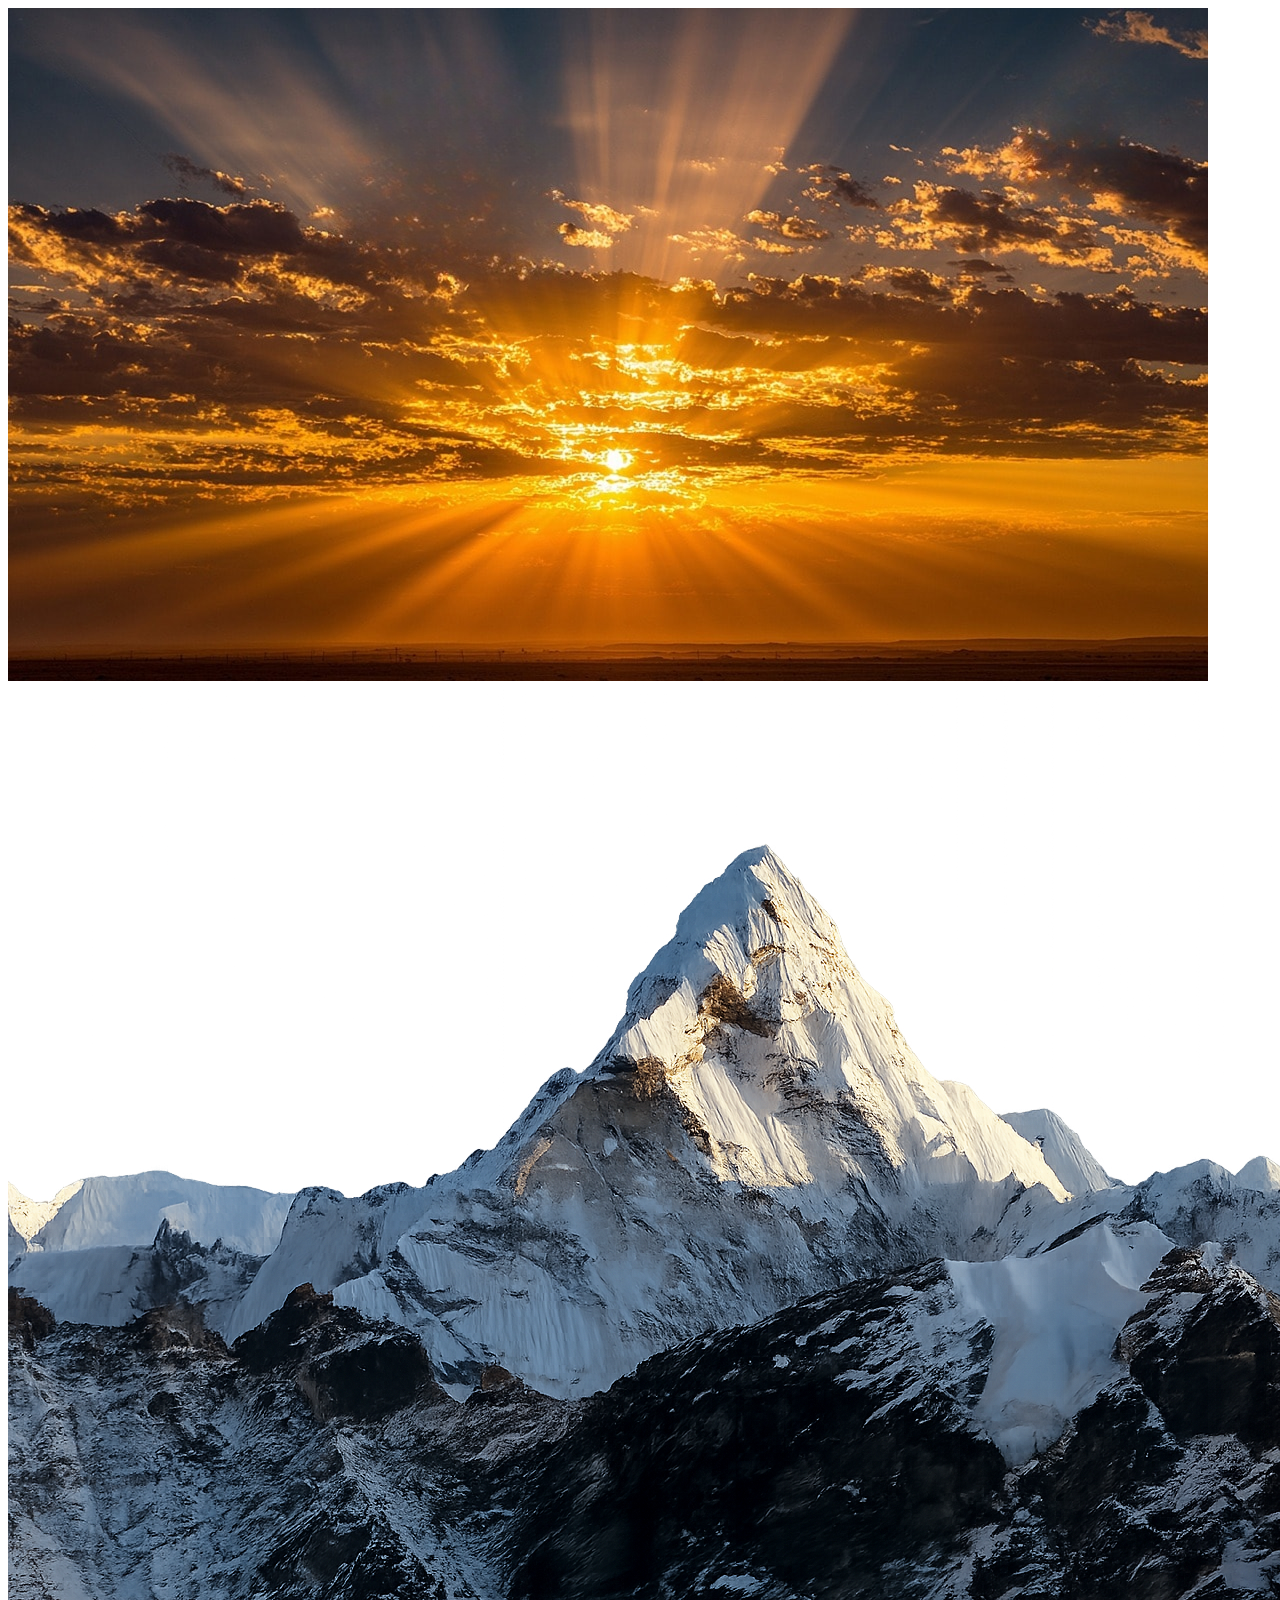
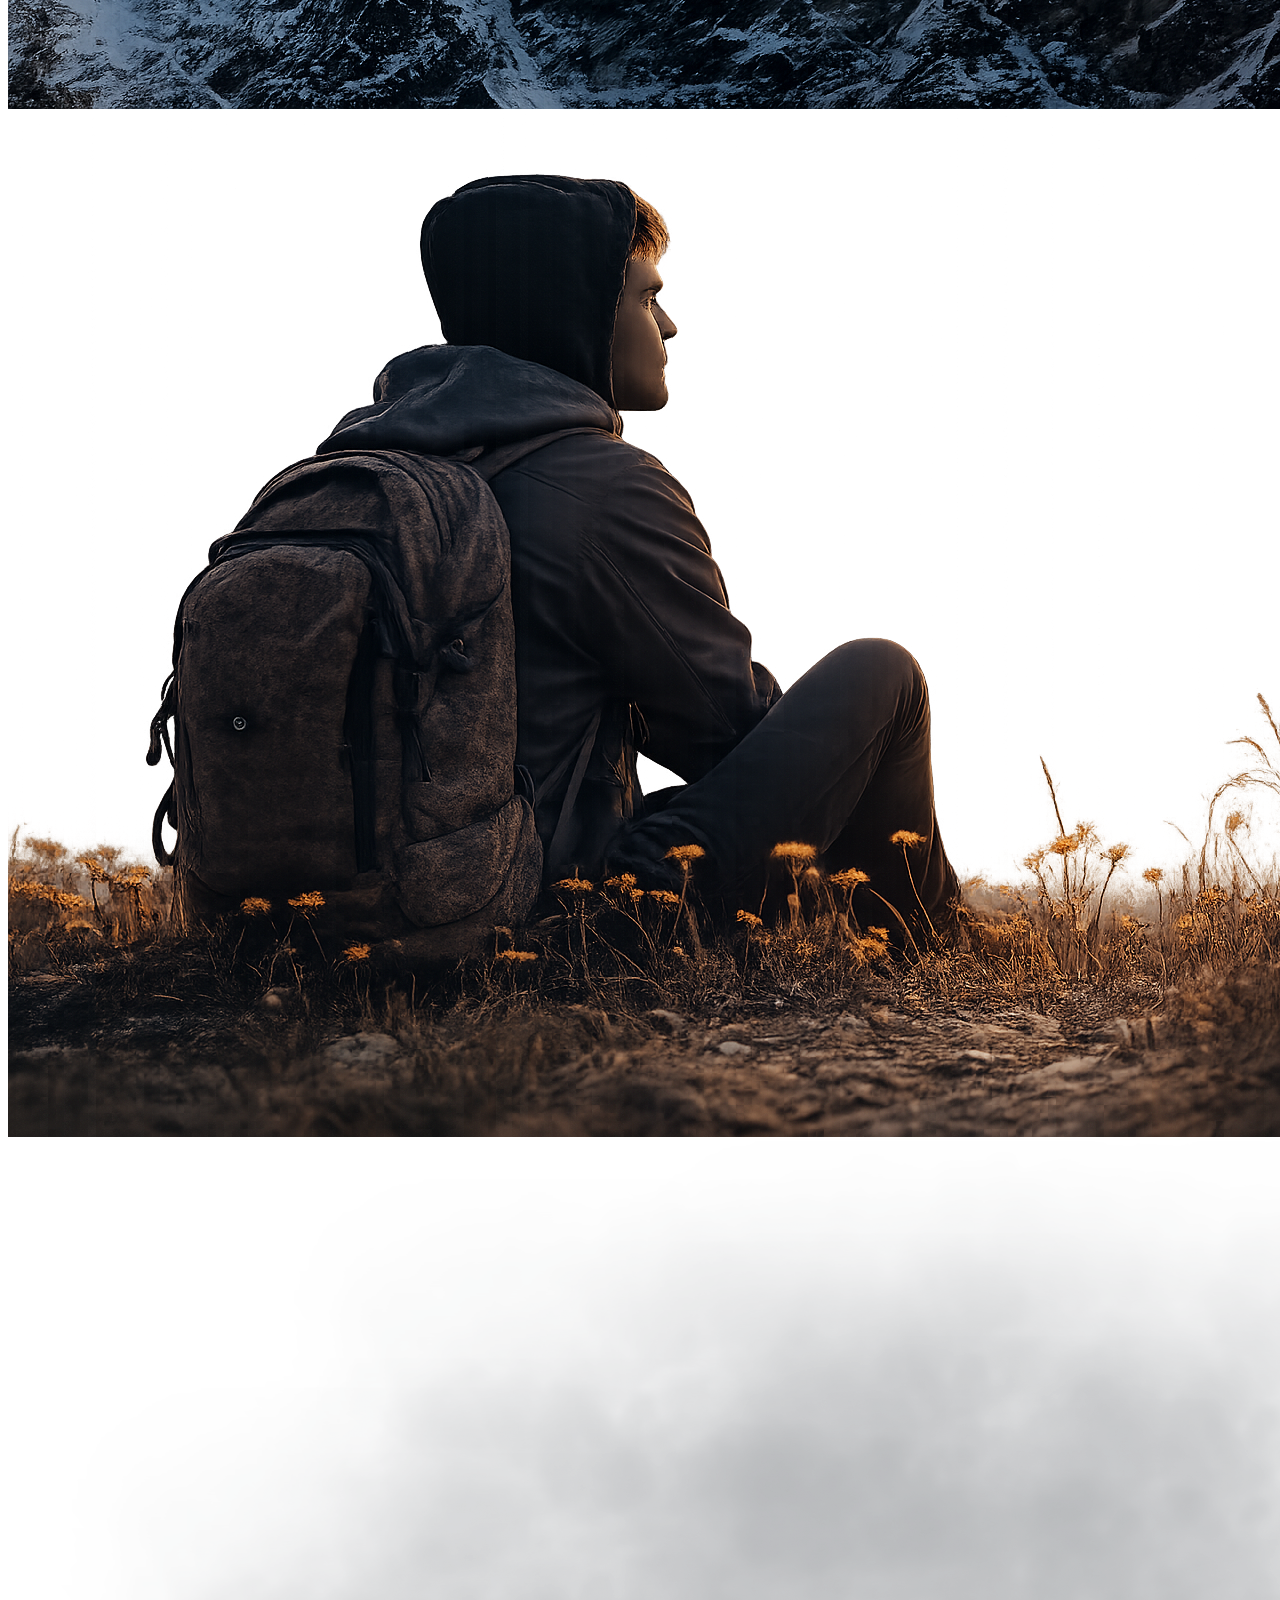
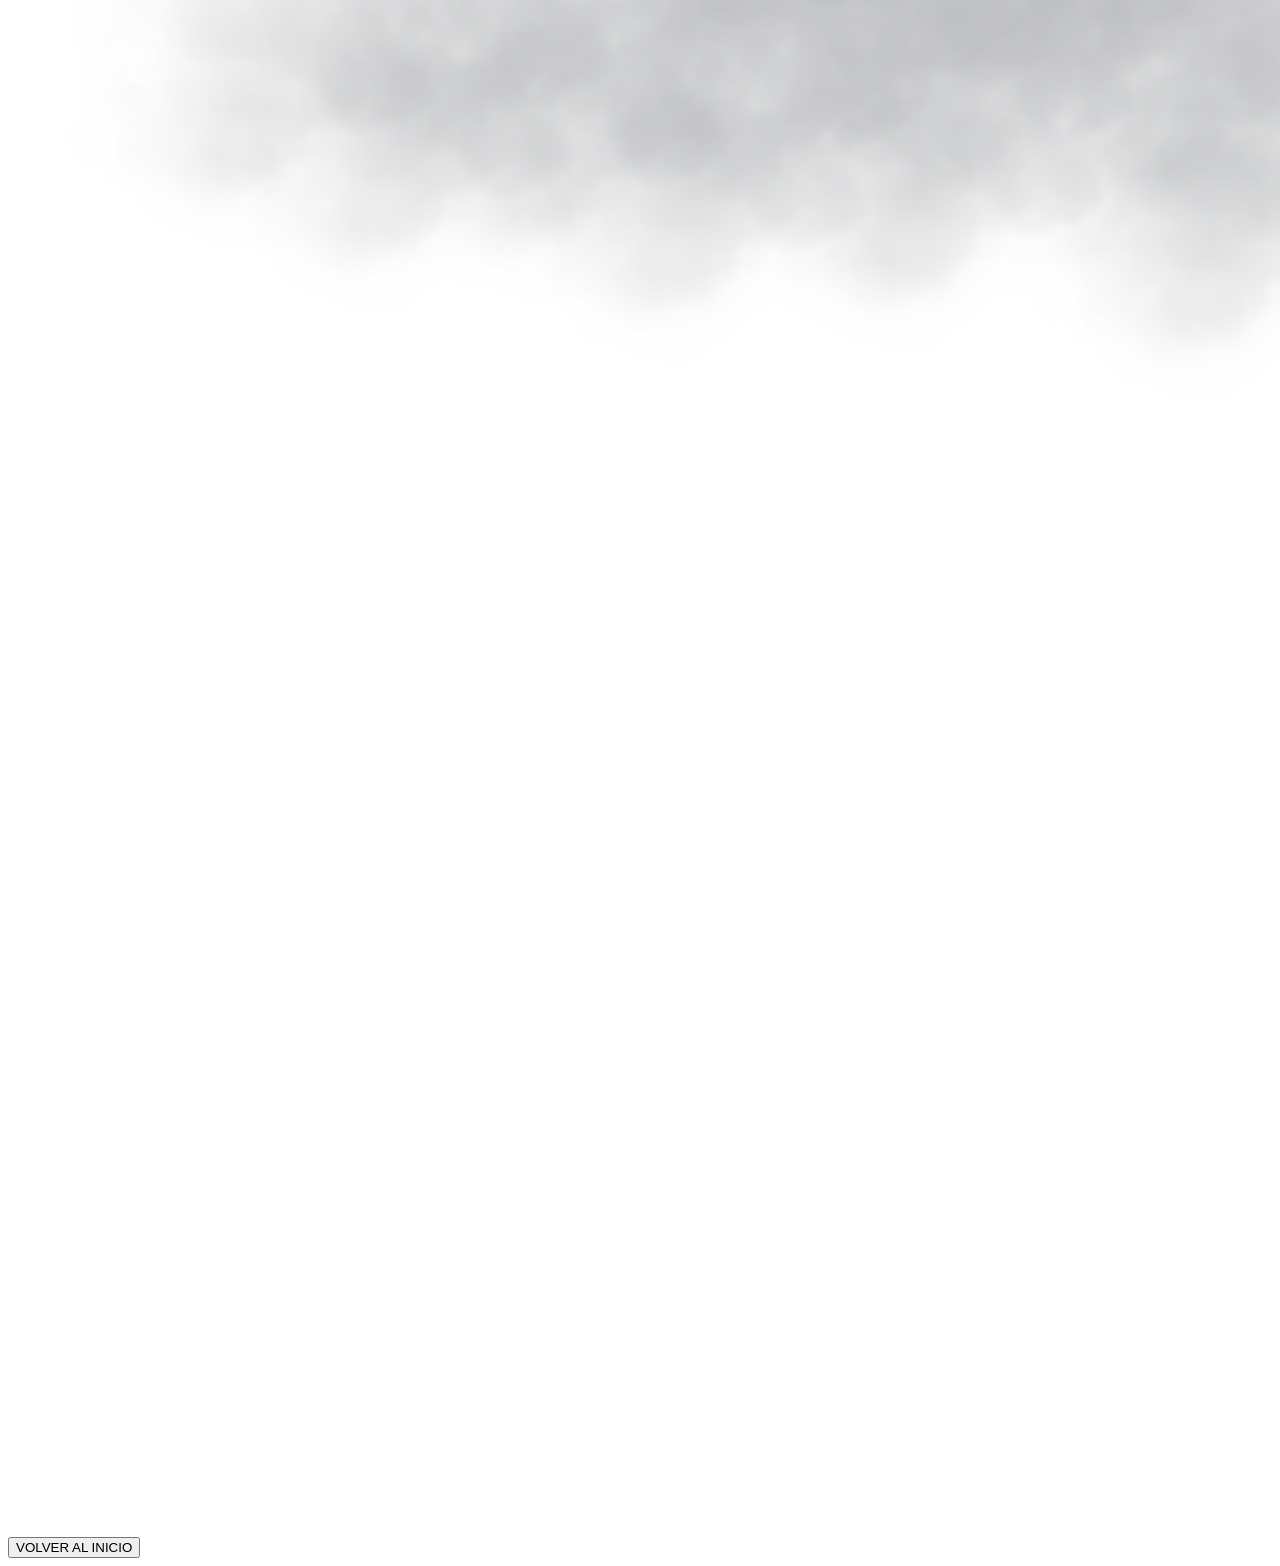
==== PARALLAX2/index.html @ 848fd4b8 "Add files via upload" ====
<!DOCTYPE html>
<html lang="es">
<head>
    <meta charset="UTF-8">
    <meta name="viewport" content="width=device-width, initial-scale=1.0">
    <title>Paisaje</title>
   <!--contector con el css-->
    <link rel="stylesheet" href="css/estilos.css">
</head>
<body>
    <div class="contenedor">
        <img class="Cielo" src="img/cielo.jpeg" alt="">
        <img class="Montaña" src="img/montaña1.png" alt="">
        <img class="Persona" src="img/persona.png" alt="">
        <img class="Neblina" src="img/neblina.png" alt="">
        <div class="title">
            <svg xmlns="http://www.w3.org/2000/svg" xml:space="preserve" width="210mm" height="297mm" version="1.1" style="shape-rendering:geometricPrecision; text-rendering:geometricPrecision; image-rendering:optimizeQuality; fill-rule:evenodd; clip-rule:evenodd"
            viewBox="0 0 21000 29700"
            xmlns:xlink="http://www.w3.org/1999/xlink"
            xmlns:xodm="http://www.corel.com/coreldraw/odm/2003">
             <defs>
                <style type="text/css">
                    .fil0 {fill:#00000000;fill-rule:nonzero}</style>
            </defs>
            <g id="Capa_x0020_1">
                <metadata id="CorelCorpID_0Corel-Layer"/>
                <path class="fil0" d="M4292.26 5977.4c60.03,-103.47 112.1,-195.93 156.22,-278.49 44.13,-83.65 66.2,-147.5 66.2,-192.62 0,-53.94 -31.78,-91.36 -96.21,-113.38l-226.81 -77.05 17.65 -171.71c208.29,8.8 414.81,13.2 617.8,13.2 195.05,0 390.99,-4.4 586.93,-13.2l-12.37 165.1 -305.37 103.47c-67.08,23.12 -120.91,60.54 -161.51,112.27 -40.59,51.75 -83.84,115.58 -130.63,190.43l-1106.75 1878.93 -163.28 1047.91c-20.3,128.78 -37.95,246.55 -52.95,351.13 -14.12,105.66 -27.36,201.41 -39.72,287.27 -5.29,53.93 18.54,90.27 72.37,110.08l315.08 112.27 -22.94 165.12c-293.02,-6.61 -562.21,-9.91 -806.68,-9.91 -246.24,0 -506.6,3.3 -781.09,9.91l13.24 -165.12 348.63 -118.88c46.77,-15.41 75.89,-48.43 88.25,-100.16 14.12,-85.85 29.12,-182.71 46.77,-288.39 16.78,-106.77 36.19,-224.54 56.49,-353.32l152.69 -1009.38 -573.67 -1827.21c-45.02,-130.97 -82.97,-225.64 -113.86,-283.97 -30.89,-57.23 -78.55,-99.08 -142.09,-122.18l-261.25 -90.27 12.35 -165.1c212.71,8.8 475.71,13.2 791.67,13.2 251.54,0 526.91,-4.4 827,-13.2l-5.3 165.1 -258.61 83.66c-38.83,11.01 -69.72,28.63 -90.02,55.04 -20.29,25.31 -30.89,61.63 -30.89,106.77 0,57.23 28.25,176.11 85.62,354.42l405.1 1320.88 721.94 -1252.62zm2345.04 3066.61l88.25 160.72c-329.21,357.72 -694.58,536.03 -1097.05,536.03 -313.31,0 -566.62,-106.76 -759.9,-319.21 -193.29,-212.42 -289.48,-504.11 -289.48,-873.97 0,-548.15 157.09,-1006.06 470.41,-1375.89 314.2,-369.85 693.71,-554.78 1140.3,-554.78 248.89,0 439.53,56.14 574.55,169.52 134.15,112.27 201.23,276.28 201.23,492.02 0,268.57 -137.67,492.03 -413.93,671.45 -275.36,179.42 -682.23,286.19 -1219.72,318.1 -3.53,51.73 -5.3,100.16 -5.3,145.3 0,290.58 46.77,511.83 142.09,663.73 94.45,151.9 236.54,227.85 426.29,227.85 245.35,0 492.48,-86.95 742.26,-260.87zm-1285.05 -1033.59c596.64,-69.34 894.95,-309.29 894.95,-720.96 0,-114.48 -21.18,-199.23 -63.56,-256.48 -42.36,-57.23 -96.19,-85.85 -161.5,-85.85 -141.22,0 -276.26,99.07 -403.34,296.09 -127.98,197.04 -216.23,452.41 -266.55,767.2zm3581.52 -1024.76c-105.03,-34.13 -202.1,-51.73 -289.48,-51.73 -174.76,0 -308.91,37.42 -404.23,111.17 -94.43,74.84 -142.09,184.92 -142.09,331.32 0,61.63 14.13,116.67 40.61,163.99 26.46,47.35 63.54,91.38 109.42,131 46.79,39.63 99.74,77.05 157.99,112.26 58.25,36.34 120.03,71.56 183.57,108.98 75.91,45.14 151.8,93.57 227.71,144.21 75.9,51.72 142.1,111.16 200.35,179.4 57.36,67.15 105.02,145.31 142.98,234.46 37.95,89.17 57.36,193.73 57.36,314.81 0,312.61 -99.73,554.76 -298.31,725.38 -199.47,170.61 -473.94,256.46 -824.32,256.46 -165.04,0 -328.33,-19.8 -489.83,-58.33 -160.63,-38.53 -308.91,-90.26 -443.06,-154.11 29.12,-128.78 57.37,-264.17 85.6,-406.15 27.37,-142 52.96,-286.19 76.78,-434.8l129.74 -25.31 167.7 694.55c126.21,45.13 250.65,67.15 372.45,67.15 158.86,0 284.19,-40.74 377.75,-122.19 92.66,-81.46 139.43,-199.23 139.43,-353.32 0,-67.15 -13.24,-124.38 -41.47,-173.92 -27.37,-49.54 -63.54,-94.67 -109.44,-135.39 -45.89,-40.72 -97.97,-79.25 -156.22,-114.48 -59.13,-35.21 -119.14,-70.45 -181.81,-107.87 -72.37,-40.72 -142.1,-85.85 -210.05,-134.28 -68.84,-49.54 -129.74,-107.87 -185.35,-173.92 -54.72,-67.13 -99.74,-144.19 -133.27,-232.25 -33.53,-88.07 -50.3,-191.52 -50.3,-309.31 0,-300.49 105.9,-533.85 316.85,-700.05 210.93,-166.21 494.24,-249.87 849.04,-249.87 270.95,0 532.19,50.64 783.73,151.9 -25.59,108.97 -52.07,232.25 -78.55,369.85 -26.48,137.58 -52.07,283.98 -76.78,441.39l-126.21 28.62 -178.29 -629.62zm2383.86 0c-105.03,-34.13 -202.11,-51.73 -289.49,-51.73 -174.75,0 -308.9,37.42 -404.22,111.17 -94.44,74.84 -142.1,184.92 -142.1,331.32 0,61.63 14.13,116.67 40.61,163.99 26.46,47.35 63.54,91.38 109.43,131 46.79,39.63 99.73,77.05 157.99,112.26 58.24,36.34 120.02,71.56 183.56,108.98 75.91,45.14 151.81,93.57 227.72,144.21 75.89,51.72 142.09,111.16 200.35,179.4 57.35,67.15 105.01,145.31 142.98,234.46 37.94,89.17 57.35,193.73 57.35,314.81 0,312.61 -99.73,554.76 -298.31,725.38 -199.46,170.61 -473.93,256.46 -824.32,256.46 -165.04,0 -328.33,-19.8 -489.83,-58.33 -160.63,-38.53 -308.91,-90.26 -443.06,-154.11 29.12,-128.78 57.37,-264.17 85.61,-406.15 27.36,-142 52.95,-286.19 76.78,-434.8l129.74 -25.31 167.7 694.55c126.21,45.13 250.65,67.15 372.45,67.15 158.85,0 284.18,-40.74 377.74,-122.19 92.66,-81.46 139.44,-199.23 139.44,-353.32 0,-67.15 -13.24,-124.38 -41.48,-173.92 -27.36,-49.54 -63.54,-94.67 -109.44,-135.39 -45.89,-40.72 -97.96,-79.25 -156.22,-114.48 -59.13,-35.21 -119.14,-70.45 -181.81,-107.87 -72.37,-40.72 -142.09,-85.85 -210.05,-134.28 -68.84,-49.54 -129.73,-107.87 -185.35,-173.92 -54.71,-67.13 -99.73,-144.19 -133.27,-232.25 -33.53,-88.07 -50.3,-191.52 -50.3,-309.31 0,-300.49 105.9,-533.85 316.85,-700.05 210.93,-166.21 494.25,-249.87 849.04,-249.87 270.95,0 532.2,50.64 783.73,151.9 -25.59,108.97 -52.07,232.25 -78.55,369.85 -26.48,137.58 -52.07,283.98 -76.78,441.39l-126.21 28.62 -178.28 -629.62zm839.33 2694.58l400.7 -2437.02c14.12,-85.86 21.18,-143.09 21.18,-170.6 0,-36.32 -7.94,-64.95 -24.71,-85.86 -15.9,-19.81 -40.61,-35.23 -73.25,-45.14 -33.55,-9.9 -74.14,-15.4 -123.57,-17.59 -48.55,-2.21 -105.03,-3.32 -168.58,-3.32l15.02 -148.59c307.13,-99.07 541.9,-148.6 706.06,-148.6 119.14,0 215.34,27.52 288.6,81.45 73.25,53.94 109.44,134.29 109.44,241.05 0,4.42 0,12.12 -0.88,22.02 -0.89,11.01 -2.65,25.33 -4.42,42.93 336.26,-258.67 643.41,-387.45 920.54,-387.45 284.19,0 467.77,139.79 550.73,419.38 370.68,-279.59 703.41,-419.38 998.19,-419.38 188,0 333.62,61.65 438.65,186.03 104.14,123.28 156.22,290.58 156.22,500.82 0,92.46 -9.72,191.54 -28.25,297.2l-258.59 1528.9c-3.53,17.62 -6.17,34.13 -7.95,50.64 -1.77,15.41 -2.64,30.82 -2.64,46.22 0,45.14 8.81,80.35 25.6,106.77 17.65,25.33 43.24,44.03 76.78,56.14 33.53,12.11 75.02,19.81 125.32,23.12 49.43,3.3 106.79,4.4 170.34,4.4l-10.59 147.5c-258.59,100.16 -495.14,149.7 -710.48,149.7 -135.04,0 -235.66,-30.82 -303.61,-93.57 -68.84,-61.63 -102.37,-164 -102.37,-305.99 0,-66.05 7.05,-144.19 20.29,-232.26l233 -1346.18c18.54,-111.17 28.25,-204.74 28.25,-280.69 0,-128.78 -22.95,-223.45 -69.73,-285.08 -46.77,-60.54 -113.85,-91.36 -201.23,-91.36 -133.27,0 -314.19,69.34 -543.66,208.03 0,94.67 -8.83,199.23 -28.25,313.71l-336.26 2040.73 -726.36 31.94 317.72 -1937.28c19.42,-117.78 29.12,-211.34 29.12,-279.58 0,-129.89 -22.05,-224.56 -66.18,-286.19 -44.13,-60.54 -110.33,-91.36 -197.71,-91.36 -131.49,0 -309.78,68.24 -535.72,204.73l-384.8 2357.74 -721.96 31.94zm6451.66 -2835.48c255.07,-88.06 486.31,-170.6 695.48,-247.66l56.49 48.43c-67.08,232.26 -136.81,450.21 -208.29,653.83 -71.5,204.74 -143.86,396.27 -217.12,576.78 -73.25,180.52 -146.5,351.13 -219.76,510.74 -73.25,160.7 -143.86,311.5 -212.7,453.5 -72.38,147.5 -140.33,287.29 -202.99,417.18 -63.56,129.88 -122.68,255.35 -177.4,375.33 -45.02,94.68 -90.9,201.44 -138.56,320.32 -46.79,119.98 -93.56,241.05 -139.45,364.35 -45.91,123.27 -87.38,244.34 -125.33,361.03 -37.96,116.67 -69.72,219.04 -95.32,304.89 -21.19,70.45 -46.79,125.49 -76.79,165.12 -30.01,40.72 -67.07,69.34 -109.43,89.15 -43.25,18.72 -94.45,30.83 -154.46,35.23 -59.13,4.4 -128.86,6.61 -208.29,6.61 -215.35,0 -403.34,-11.01 -563.09,-33.02l-13.24 -165.12c103.26,-15.41 197.71,-38.53 283.32,-70.45 85.6,-33.02 157.97,-79.25 218.87,-138.68 36.19,-34.13 75.91,-78.16 120.04,-131 44.13,-52.83 95.32,-123.27 155.33,-213.53 59.13,-90.27 128.86,-204.73 209.18,-343.43 80.31,-138.69 174.74,-310.4 283.3,-517.34l-144.74 -41.82c-12.37,-115.58 -31.78,-250.97 -57.37,-406.17 -25.59,-154.11 -55.6,-315.92 -90.02,-483.23 -34.42,-167.31 -71.49,-336.8 -111.21,-507.43 -39.72,-171.71 -79.43,-330.22 -119.14,-475.51 -39.72,-146.4 -77.67,-275.18 -113.86,-385.26 -36.19,-111.16 -67.07,-191.51 -93.55,-241.05 -27.36,-50.64 -57.37,-90.25 -90.03,-116.67 -32.65,-27.52 -68.84,-46.24 -107.68,-58.35 -38.83,-12.1 -80.3,-19.81 -126.21,-23.1 -45.89,-3.32 -94.43,-5.51 -146.5,-7.72l15.89 -148.59c294.77,-99.07 524.26,-148.6 687.53,-148.6 93.55,0 175.63,17.61 248.01,51.74 72.36,34.11 126.21,90.26 160.63,167.31 25.59,58.34 57.35,143.09 95.32,255.36 37.94,111.18 76.78,241.07 116.5,388.55 39.71,146.4 80.3,306.01 120.02,478.83 40.61,171.7 76.78,346.73 107.68,525.04l49.43 347.82c134.15,-325.8 239.18,-653.83 314.19,-982.94 75.02,-330.22 116.5,-667.03 125.32,-1010.47z"/></g>
            </svg>
        </div>
    </div>
    <button onclick="volver()" class="btn-volver">VOLVER AL INICIO</button>
    <script>
        function volver() {
        window.location.href = "../index.html";
    }
    </script>
</body>
</html>
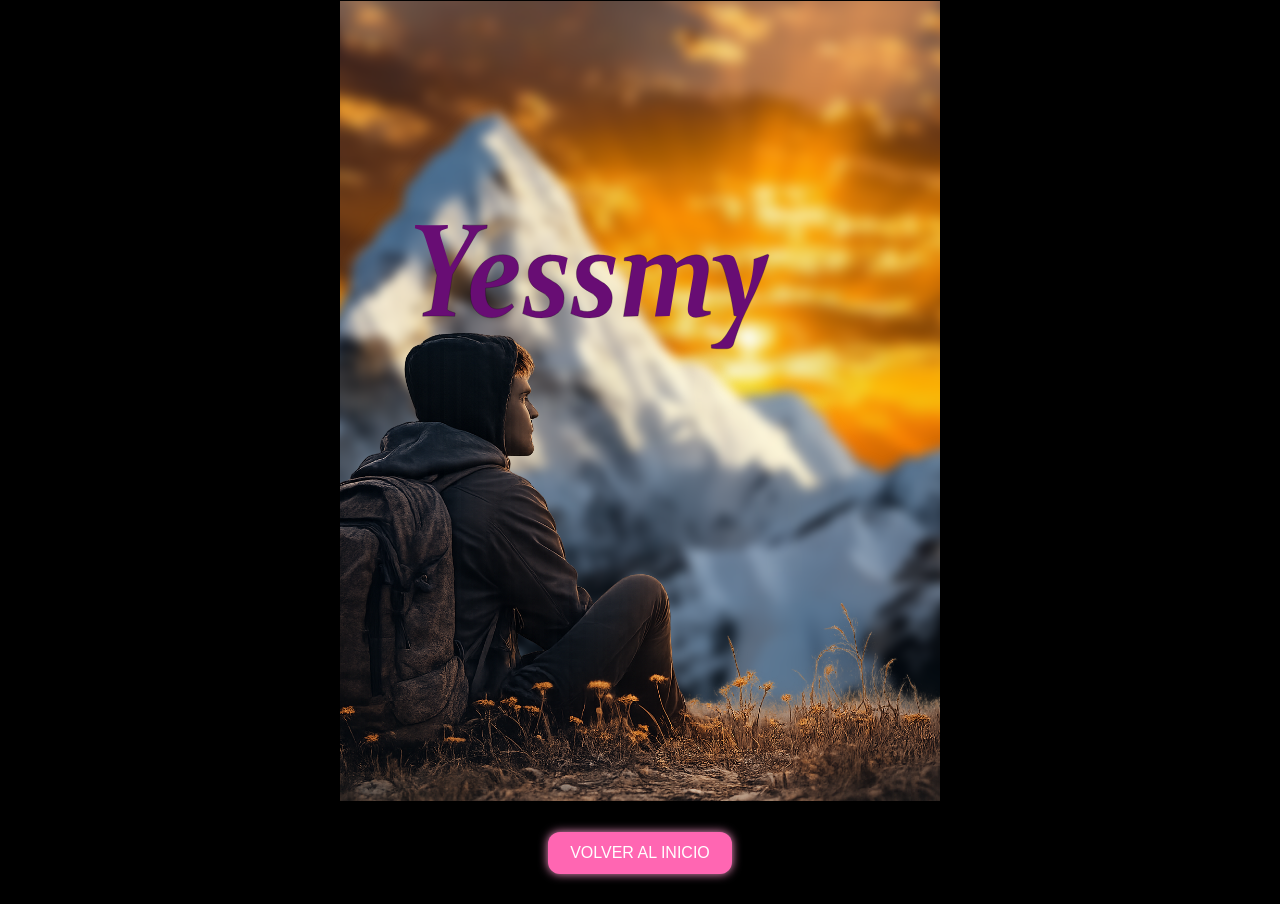
==== commit 18484244: "Update index.html" ====
--- a/PARALLAX2/index.html
+++ b/PARALLAX2/index.html
@@ -5,7 +5,7 @@
     <meta name="viewport" content="width=device-width, initial-scale=1.0">
     <title>Paisaje</title>
    <!--contector con el css-->
-    <link rel="stylesheet" href="css/estilos.css">
+    <link rel="stylesheet" href="CSS/estilos.css">
 </head>
 <body>
     <div class="contenedor">
@@ -35,4 +35,4 @@
     }
     </script>
 </body>
-</html>+</html>
--- a/PARALLAX2/CSS/estilos.css
+++ b/PARALLAX2/CSS/estilos.css
@@ -0,0 +1,133 @@
+body{
+    background-color: black;
+}
+*{
+    margin: 0px;
+    padding: 0px;
+}
+.btn-volver{
+    display: block;
+    margin: 30px auto;
+    background: #ff66b2;
+    color: white;
+    border: none;
+    padding: 12px 22px;
+    border-radius: 12px;
+    cursor: pointer;
+    font-size: 16px;
+    box-shadow: 0 0 10px #ff99cc;
+    transition: 0.3s;
+}
+.btn-volver:hover{
+    background: #ff99cc;
+    transform: scale(1.05);
+}
+.contenedor{
+    width: 600px;
+    height: 800px;
+    border: 1px solid black;
+    margin: 0 auto;/*centra el contenedor*/
+    position:relative;
+    overflow: hidden;
+}
+.Cielo{
+    position:absolute;
+    left:-200px;
+    top:-150px;
+    filter: blur(5px);
+    animation: Cielo 30s 1 forwards;
+}
+@keyframes Cielo{
+    from{
+        scale: 100%;
+        filter: blur(5px);
+    }
+    to{
+        scale: 130%;
+    }
+}
+.Montaña{
+    position: absolute;
+    left: -600px;
+    filter: blur(5px);
+    animation: Montaña 30s 1 forwards;
+}
+@keyframes Montaña{
+    form{
+        top:0px;
+        scale: 100%;
+    }
+    to{
+        top: -30px;
+        scale:105%;
+    }
+}
+.Persona{
+    position: absolute;
+    width: 800px;
+    left: -150px;
+    top: 300px;
+    animation: Persona 30s 1 forwards;
+}
+@keyframes Persona{
+    from{
+       scale: 80%;
+    }
+    to{
+        scale: 100%;
+    }
+}
+.Neblina{
+    position: absolute;
+    width: 1000px;
+    left: -150px;
+    top:400px;
+    animation: Neblina 30s 1 forwards;
+}
+@keyframes Neblina{
+    from{
+       left: -1000px;
+    }
+    to{
+      left: 100%;
+    }
+}
+.title{
+    position: absolute;
+    top: 120px;
+    left: -150px;
+    z-index: 10;
+    animation: title 8s forwards;
+}
+@keyframes title{
+    0%{
+        scale: 0.7;
+    }
+    100%{
+        scale: 1;
+    }
+}
+.title svg{
+    width: 800px;
+    height: 600px;
+}
+svg path{
+    fill: transparent;
+    stroke: #0a0a0a;
+    stroke-width: 12;
+    stroke-dasharray: 12000;
+    stroke-dashoffset: 12000;
+    animation: title 6s forwards;
+}
+@keyframes title{
+    0%{
+        stroke-dashoffset: 12000;
+    }
+    80%{
+        fill: transparent;
+    }
+    100%{
+        fill: #680d74;
+        stroke-dashoffset: 0;
+    }
+}
